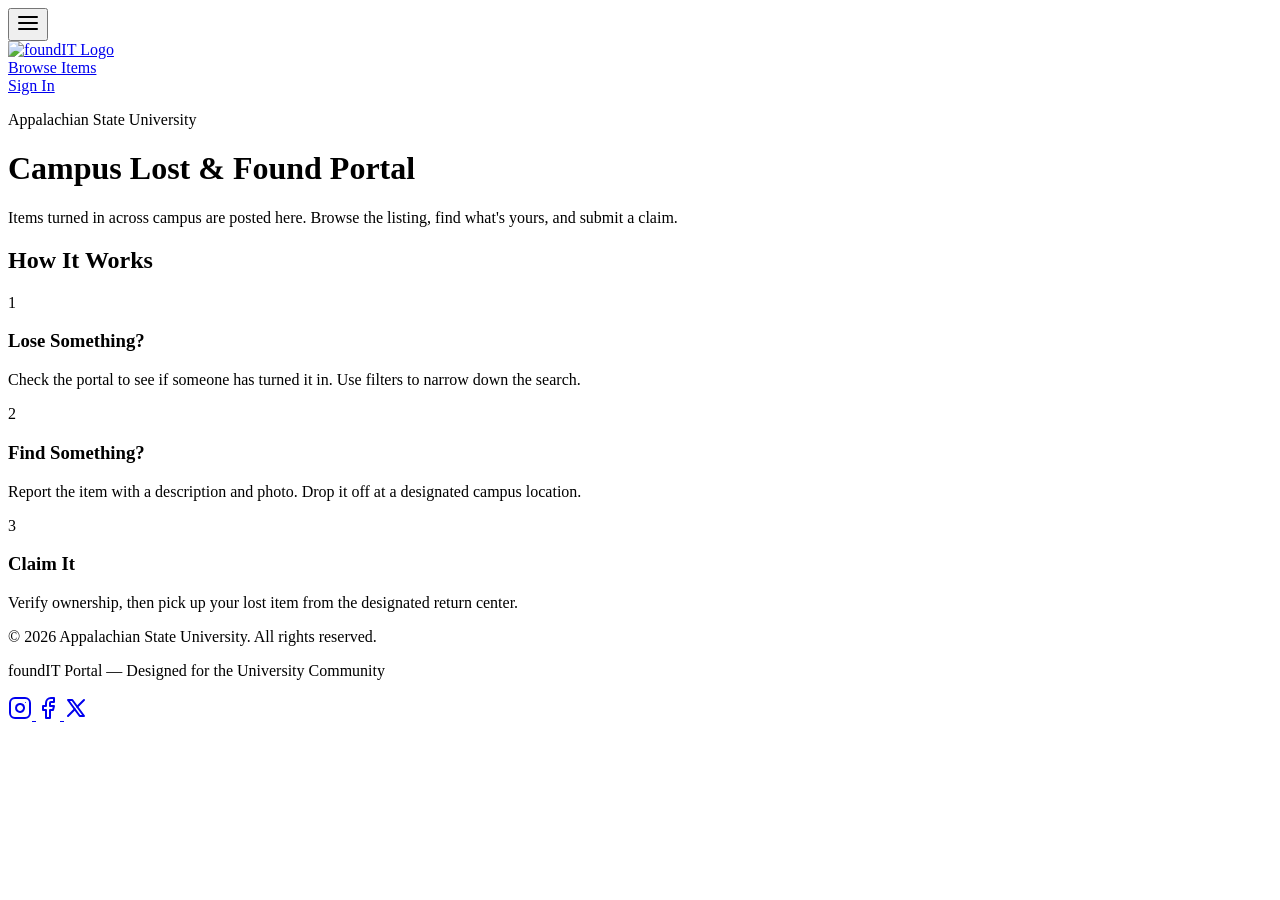
==== src/main/resources/static/index.html @ f0ea0af1 "no changes" ====
<!doctype html>
<html lang="en">
  <head>
    <meta charset="UTF-8" />
    <meta name="viewport" content="width=device-width, initial-scale=1.0" />
    <meta
      name="description"
      content="Campus Lost & Found Portal for Appalachian State University."
    />
    <title>foundIT</title>
    <link rel="preconnect" href="https://fonts.googleapis.com" />
    <link rel="preconnect" href="https://fonts.gstatic.com" crossorigin />
    <link
      href="https://fonts.googleapis.com/css2?family=Inter:wght@400;500;600;700&family=Space+Grotesk:wght@400;500;600;700&display=swap"
      rel="stylesheet"
    />
    <link rel="stylesheet" href="/css/main.css" />
  </head>

  <body>
    <nav class="top-nav">
      <div class="nav-container">
        <button
          type="button"
          id="nav-toggle-btn"
          class="nav-toggle"
          aria-label="Toggle navigation"
        >
          <svg
            xmlns="http://www.w3.org/2000/svg"
            width="24"
            height="24"
            viewBox="0 0 24 24"
            fill="none"
            stroke="currentColor"
            stroke-width="2"
            stroke-linecap="round"
            stroke-linejoin="round"
            aria-hidden="true"
          >
            <line x1="3" y1="6" x2="21" y2="6" />
            <line x1="3" y1="12" x2="21" y2="12" />
            <line x1="3" y1="18" x2="21" y2="18" />
          </svg>
        </button>

        <div class="nav-left">
          <a href="/index.html" class="nav-brand">
            <img
              src="/assets/logo.svg"
              alt="foundIT Logo"
              class="nav-logo"
              width="200"
              height="51"
            />
          </a>
        </div>

        <div class="nav-actions">
          <div class="nav-links">
            <a href="/browse.html" class="nav-link">Browse Items</a>
          </div>
          <a href="/signin.html" class="btn btn-primary">Sign In</a>
        </div>
      </div>
    </nav>

    <main class="hero-section">
      <div class="hero-content">
        <p class="location-tag">Appalachian State University</p>

        <div class="hero-text">
          <h1 class="hero-title">Campus Lost &amp; Found Portal</h1>
          <p class="hero-subtitle">
            Items turned in across campus are posted here. Browse the listing,
            find what's yours, and submit a claim.
          </p>
        </div>
      </div>
    </main>

    <section class="info-section">
      <div class="info-container">
        <h2 class="section-title">How It Works</h2>
        <div class="steps-grid">
          <div class="step-card">
            <div class="step-icon">1</div>
            <h3 class="step-title">Lose Something?</h3>
            <p class="step-desc">
              Check the portal to see if someone has turned it in. Use filters
              to narrow down the search.
            </p>
          </div>
          <div class="step-card">
            <div class="step-icon">2</div>
            <h3 class="step-title">Find Something?</h3>
            <p class="step-desc">
              Report the item with a description and photo. Drop it off at a
              designated campus location.
            </p>
          </div>

          <div class="step-card">
            <div class="step-icon">3</div>
            <h3 class="step-title">Claim It</h3>
            <p class="step-desc">
              Verify ownership, then pick up your lost item from the designated
              return center.
            </p>
          </div>
        </div>
      </div>
    </section>

    <footer class="main-footer">
      <div class="footer-content">
        <p>&copy; 2026 Appalachian State University. All rights reserved.</p>
        <p>foundIT Portal &mdash; Designed for the University Community</p>

        <div class="footer-socials">
          <a
            href="https://www.instagram.com/appstate/"
            target="_blank"
            rel="noopener noreferrer"
            class="social-icon"
            aria-label="App State Instagram"
          >
            <svg
              xmlns="http://www.w3.org/2000/svg"
              width="24"
              height="24"
              viewBox="0 0 24 24"
              fill="none"
              stroke="currentColor"
              stroke-width="2"
              stroke-linecap="round"
              stroke-linejoin="round"
              aria-hidden="true"
            >
              <rect x="2" y="2" width="20" height="20" rx="5" />
              <path d="M16 11.37A4 4 0 1 1 12.63 8 4 4 0 0 1 16 11.37z" />
              <circle
                cx="17.5"
                cy="6.5"
                r="0.5"
                fill="currentColor"
                stroke="none"
              />
            </svg>
          </a>

          <a
            href="https://www.facebook.com/appalachianstateuniversity/"
            target="_blank"
            rel="noopener noreferrer"
            class="social-icon"
            aria-label="App State Facebook"
          >
            <svg
              xmlns="http://www.w3.org/2000/svg"
              width="24"
              height="24"
              viewBox="0 0 24 24"
              fill="none"
              stroke="currentColor"
              stroke-width="2"
              stroke-linecap="round"
              stroke-linejoin="round"
              aria-hidden="true"
            >
              <path
                d="M18 2h-3a5 5 0 0 0-5 5v3H7v4h3v8h4v-8h3l1-4h-4V7a1 1 0 0 1 1-1h3z"
              />
            </svg>
          </a>

          <a
            href="https://twitter.com/appstate"
            target="_blank"
            rel="noopener noreferrer"
            class="social-icon"
            aria-label="App State X (Twitter)"
          >
            <svg
              xmlns="http://www.w3.org/2000/svg"
              width="24"
              height="24"
              viewBox="0 0 24 24"
              fill="none"
              stroke="currentColor"
              stroke-width="2"
              stroke-linecap="round"
              stroke-linejoin="round"
              aria-hidden="true"
            >
              <path d="M4 4l11.733 16h4.267l-11.733-16z" />
              <path d="M4 20l6.768-6.768m2.46-2.46l6.772-6.772" />
            </svg>
          </a>
        </div>
      </div>
    </footer>
    <script src="/js/main.js"></script>
  </body>
</html>
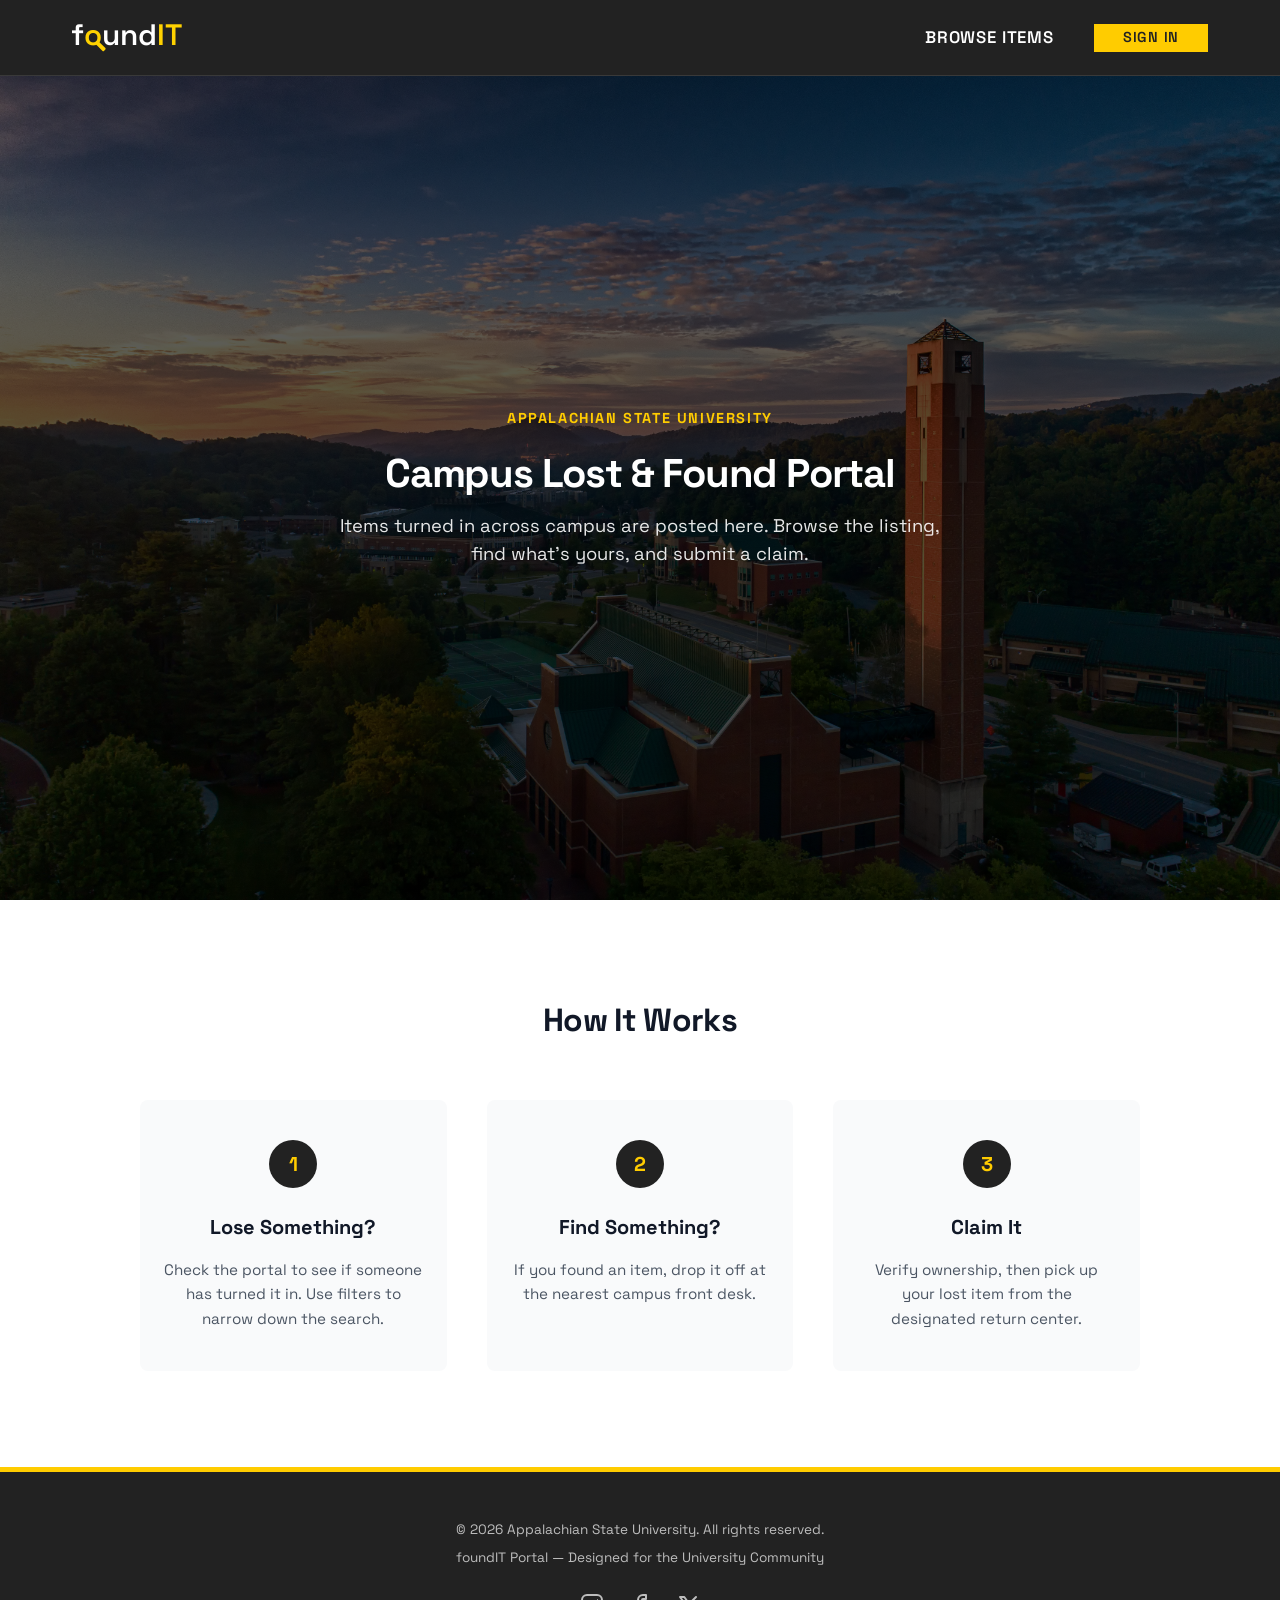
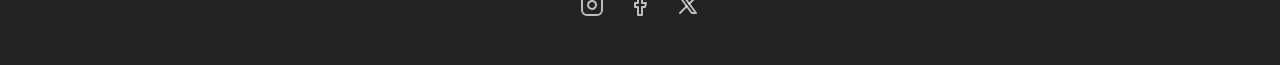
==== commit 75d4453d: "add new nav bar features" ====
--- a/src/main/resources/static/index.html
+++ b/src/main/resources/static/index.html
@@ -14,7 +14,7 @@
       href="https://fonts.googleapis.com/css2?family=Inter:wght@400;500;600;700&family=Space+Grotesk:wght@400;500;600;700&display=swap"
       rel="stylesheet"
     />
-    <link rel="stylesheet" href="/css/main.css" />
+    <link rel="stylesheet" href="css/main.css" />
   </head>
 
   <body>
@@ -45,9 +45,9 @@
         </button>
 
         <div class="nav-left">
-          <a href="/index.html" class="nav-brand">
+          <a href="index.html" class="nav-brand">
             <img
-              src="/assets/logo.svg"
+              src="assets/logo.svg"
               alt="foundIT Logo"
               class="nav-logo"
               width="200"
@@ -58,9 +58,17 @@
 
         <div class="nav-actions">
           <div class="nav-links">
-            <a href="/browse.html" class="nav-link">Browse Items</a>
-          </div>
-          <a href="/signin.html" class="btn btn-primary">Sign In</a>
+            <a href="browse.html" class="nav-link">Browse Items</a>
+            <a href="admin.html" id="nav-staff-link" class="nav-link" hidden>
+              Create Listing
+            </a>
+            <a href="index.html" id="nav-signout-link" class="nav-link" hidden>
+              Sign Out
+            </a>
+          </div>
+          <a href="signin.html" id="nav-auth-link" class="btn btn-primary">
+            Sign In
+          </a>
         </div>
       </div>
     </nav>
@@ -95,8 +103,8 @@
             <div class="step-icon">2</div>
             <h3 class="step-title">Find Something?</h3>
             <p class="step-desc">
-              Report the item with a description and photo. Drop it off at a
-              designated campus location.
+              If you found an item, drop it off at the nearest campus front
+              desk.
             </p>
           </div>
 
@@ -200,6 +208,6 @@
         </div>
       </div>
     </footer>
-    <script src="/js/main.js"></script>
+    <script src="js/main.js"></script>
   </body>
 </html>
--- a/src/main/resources/static/css/main.css
+++ b/src/main/resources/static/css/main.css
@@ -0,0 +1,1050 @@
+:root {
+	--primary-color: #222222;
+	--accent-color: #ffcc00;
+	--text-primary: #111827;
+	--text-secondary: #4b5563;
+	--bg-primary: #f9fafb;
+	--bg-surface: #ffffff;
+	--border-color: #e5e7eb;
+	--nav-height: 76px;
+	--transition-speed: 0.2s;
+}
+
+* {
+	margin: 0;
+	padding: 0;
+	box-sizing: border-box;
+}
+
+body {
+	font-family: 'Space Grotesk', 'Inter', -apple-system, BlinkMacSystemFont, "Segoe UI", Roboto, Helvetica, Arial, sans-serif;
+	background-color: var(--bg-primary);
+	color: var(--text-primary);
+	line-height: 1.5;
+	-webkit-font-smoothing: antialiased;
+	-ms-overflow-style: none;
+	scrollbar-width: none;
+}
+
+body::-webkit-scrollbar {
+	display: none;
+}
+
+a {
+	text-decoration: none;
+	color: inherit;
+}
+
+[hidden] {
+	display: none !important;
+}
+
+.top-nav {
+	position: fixed;
+	top: 0;
+	left: 0;
+	width: 100%;
+	height: var(--nav-height);
+	background-color: var(--primary-color);
+	border-bottom: 1px solid rgba(255, 255, 255, 0.1);
+	z-index: 1000;
+}
+
+.top-nav,
+.top-nav *,
+.top-nav *::before,
+.top-nav *::after {
+	animation: none !important;
+	transition: none !important;
+}
+
+.nav-container {
+	max-width: 1200px;
+	margin: 0 auto;
+	height: 100%;
+	display: flex;
+	justify-content: space-between;
+	align-items: center;
+	padding: 0 2rem;
+}
+
+.nav-left {
+	display: flex;
+	align-items: center;
+	gap: 3rem;
+}
+
+.nav-brand {
+	display: flex;
+	align-items: center;
+}
+
+.nav-logo {
+	height: 28px;
+	width: auto;
+	max-width: 110px;
+	display: block;
+	-webkit-user-drag: none;
+	-khtml-user-drag: none;
+	-moz-user-drag: none;
+	-o-user-drag: none;
+	user-drag: none;
+	user-select: none;
+	-webkit-user-select: none;
+	-moz-user-select: none;
+	-ms-user-select: none;
+}
+
+.nav-links {
+	display: flex;
+	gap: 2.5rem;
+	justify-content: flex-start;
+	align-items: center;
+}
+
+.nav-link {
+	display: inline-flex;
+	align-items: center;
+	justify-content: center;
+	font-weight: 600;
+	font-size: 1.05rem;
+	color: #ffffff;
+	position: relative;
+	height: auto;
+	padding: 0;
+	border: none;
+	background: transparent;
+	box-shadow: none;
+	text-transform: uppercase;
+	letter-spacing: 0.05em;
+	line-height: 1;
+	transition: all var(--transition-speed) ease;
+}
+
+.nav-link:hover {
+	color: var(--accent-color);
+}
+
+.nav-actions {
+	display: flex;
+	justify-content: flex-end;
+	align-items: center;
+	gap: 2.5rem;
+}
+
+.btn {
+	display: inline-flex;
+	align-items: center;
+	justify-content: center;
+	height: 28px;
+	padding: 0 1.75rem;
+	font-family: inherit;
+	font-weight: 600;
+	font-size: 0.9rem;
+	border-radius: 0;
+	cursor: pointer;
+	border: 1px solid var(--accent-color);
+	text-transform: uppercase;
+	letter-spacing: 0.05em;
+	transition: all var(--transition-speed) ease;
+}
+
+.btn-primary {
+	background-color: var(--accent-color);
+	color: var(--primary-color);
+}
+
+.btn-primary:hover {
+	background-color: transparent;
+	color: var(--accent-color);
+}
+
+.nav-user-link {
+	text-transform: none;
+	letter-spacing: 0.02em;
+	white-space: nowrap;
+}
+
+.btn-secondary {
+	background-color: transparent;
+	color: var(--text-primary);
+	border-color: var(--border-color);
+}
+
+.btn-secondary:hover {
+	background-color: var(--text-primary);
+	color: #ffffff;
+	border-color: var(--text-primary);
+}
+
+.hero-section {
+	min-height: 100vh;
+	display: flex;
+	flex-direction: column;
+	align-items: center;
+	justify-content: center;
+	padding-top: var(--nav-height);
+	text-align: center;
+	padding-left: 1.5rem;
+	padding-right: 1.5rem;
+	background: linear-gradient(rgba(0, 0, 0, 0.6), rgba(0, 0, 0, 0.7)), url('../assets/accolades-campus.jpg') no-repeat center center;
+	background-size: cover;
+}
+
+.hero-content {
+	display: flex;
+	flex-direction: column;
+	align-items: center;
+	max-width: 800px;
+	gap: 1.4rem;
+	animation: fadeIn 0.8s ease-out;
+}
+
+.location-tag {
+	display: block;
+	padding: 0;
+	border: 0;
+	background: transparent;
+	box-shadow: none;
+	font-size: 0.9rem;
+	font-weight: 700;
+	color: var(--accent-color);
+	letter-spacing: 0.1rem;
+	text-transform: uppercase;
+	text-align: center;
+}
+
+.icon-location {
+	width: 14px;
+	height: 14px;
+	color: var(--accent-color);
+}
+
+.hero-text {
+	display: flex;
+	flex-direction: column;
+	align-items: center;
+	gap: 1rem;
+}
+
+.hero-title {
+	font-size: 2.5rem;
+	font-weight: 800;
+	letter-spacing: -0.03em;
+	color: #ffffff;
+	line-height: 1.1;
+}
+
+.hero-subtitle {
+	font-size: 1.15rem;
+	color: rgba(255, 255, 255, 0.9);
+	max-width: 600px;
+	font-weight: 400;
+}
+
+@keyframes fadeIn {
+	from {
+		opacity: 0;
+		transform: translateY(20px);
+	}
+
+	to {
+		opacity: 1;
+		transform: translateY(0);
+	}
+}
+
+.nav-toggle {
+	display: none;
+	background: none;
+	border: none;
+	color: #ffffff;
+	cursor: pointer;
+	padding: 0.5rem;
+}
+
+@media (max-width: 768px) {
+	.nav-container {
+		justify-content: center;
+		padding: 0 1.5rem;
+		position: relative;
+	}
+
+	.nav-toggle {
+		display: block;
+		position: absolute;
+		left: 1.5rem;
+	}
+
+	.nav-actions {
+		display: flex;
+		flex-direction: column;
+		position: absolute;
+		top: var(--nav-height);
+		left: 0;
+		width: 100%;
+		background-color: var(--primary-color);
+		max-height: 0;
+		padding-top: 0;
+		padding-bottom: 0;
+		padding-left: 1.5rem;
+		padding-right: 1.5rem;
+		overflow: hidden;
+		transition: all 0.3s ease;
+		gap: 1.5rem;
+		align-items: flex-start;
+		border-bottom: 1px solid transparent;
+	}
+
+	body.nav-open .nav-actions {
+		max-height: 400px;
+		padding-top: 1.5rem;
+		padding-bottom: 1.5rem;
+		border-bottom-color: rgba(255, 255, 255, 0.1);
+	}
+
+	.nav-links {
+		display: flex;
+		flex-direction: column;
+		gap: 1rem;
+		width: 100%;
+		align-items: flex-start;
+	}
+
+	.nav-link {
+		border: none;
+		padding: 0;
+		width: auto;
+		justify-content: flex-start;
+		height: auto;
+	}
+
+	.btn {
+		width: 100%;
+	}
+
+	.hero-title {
+		font-size: 2.5rem;
+	}
+}
+
+.info-section {
+	background-color: #ffffff;
+	padding: 6rem 1.5rem;
+	text-align: center;
+}
+
+.info-container {
+	max-width: 1000px;
+	margin: 0 auto;
+}
+
+.section-title {
+	font-size: 2rem;
+	font-weight: 800;
+	color: var(--text-primary);
+	margin-bottom: 3.5rem;
+	letter-spacing: -0.02em;
+}
+
+.steps-grid {
+	display: grid;
+	grid-template-columns: repeat(auto-fit, minmax(280px, 1fr));
+	gap: 2.5rem;
+}
+
+.step-card {
+	padding: 2.5rem 1.5rem;
+	background-color: var(--bg-primary);
+	border-radius: 8px;
+}
+
+.step-icon {
+	width: 48px;
+	height: 48px;
+	margin: 0 auto 1.5rem;
+	background-color: var(--primary-color);
+	color: var(--accent-color);
+	border-radius: 50%;
+	display: flex;
+	align-items: center;
+	justify-content: center;
+	font-size: 1.25rem;
+	font-weight: 700;
+}
+
+.step-title {
+	font-size: 1.25rem;
+	font-weight: 700;
+	margin-bottom: 1rem;
+	color: var(--text-primary);
+}
+
+.step-desc {
+	color: var(--text-secondary);
+	font-size: 0.95rem;
+	line-height: 1.6;
+}
+
+.main-footer {
+	background-color: var(--primary-color);
+	color: #ffffff;
+	padding: 3rem 1.5rem;
+	text-align: center;
+	border-top: 5px solid var(--accent-color);
+}
+
+.footer-content {
+	max-width: 1200px;
+	margin: 0 auto;
+	font-size: 0.85rem;
+	color: rgba(255, 255, 255, 0.7);
+	display: flex;
+	flex-direction: column;
+	gap: 0.5rem;
+}
+
+.footer-socials {
+	display: flex;
+	justify-content: center;
+	gap: 1.5rem;
+	margin-top: 1rem;
+}
+
+.social-icon {
+	color: rgba(255, 255, 255, 0.7);
+	display: flex;
+	align-items: center;
+	justify-content: center;
+	transition: color var(--transition-speed) ease, transform var(--transition-speed) ease;
+}
+
+.social-icon:hover {
+	color: var(--accent-color);
+	transform: translateY(-2px);
+}
+
+
+.browse-page {
+	min-height: 100vh;
+	padding: calc(var(--nav-height) + 2.5rem) 1.5rem 4rem;
+	background: linear-gradient(180deg, #eef2f7 0%, #f7f9fc 24%, #ffffff 100%);
+}
+
+.browse-shell {
+	max-width: 1200px;
+	margin: 0 auto;
+	display: grid;
+	grid-template-columns: minmax(270px, 320px) minmax(0, 1fr);
+	gap: 2rem;
+	align-items: start;
+}
+
+.filter-panel,
+.browse-results {
+	background-color: var(--bg-surface);
+	border: 1px solid var(--border-color);
+	border-radius: 0;
+	box-shadow: 0 18px 50px rgba(15, 23, 42, 0.08);
+}
+
+.filter-panel {
+	padding: 1.75rem;
+}
+
+.filter-panel-header {
+	display: flex;
+	flex-direction: column;
+	gap: 0.75rem;
+	margin-bottom: 1.75rem;
+}
+
+.section-eyebrow {
+	font-size: 0.75rem;
+	font-weight: 700;
+	letter-spacing: 0.14rem;
+	text-transform: uppercase;
+	color: #b58900;
+}
+
+.filter-panel h1,
+.browse-results h2 {
+	font-size: clamp(1.75rem, 2vw, 2.2rem);
+	line-height: 1.1;
+	letter-spacing: -0.03em;
+}
+
+.filter-panel p,
+.browse-results-header p {
+	color: var(--text-secondary);
+	font-size: 0.98rem;
+	line-height: 1.6;
+}
+
+.filter-form {
+	display: flex;
+	flex-direction: column;
+	gap: 1.25rem;
+}
+
+.filter-group {
+	display: flex;
+	flex-direction: column;
+	gap: 0.6rem;
+}
+
+.filter-label {
+	font-size: 0.76rem;
+	font-weight: 700;
+	letter-spacing: 0.1rem;
+	text-transform: uppercase;
+	color: var(--text-secondary);
+}
+
+.filter-input,
+.filter-select {
+	width: 100%;
+	border: 1px solid var(--border-color);
+	border-radius: 14px;
+	padding: 0.9rem 1rem;
+	font: inherit;
+	color: var(--text-primary);
+	background-color: #ffffff;
+}
+
+.filter-input:focus,
+.filter-select:focus {
+	outline: none;
+	border-color: var(--accent-color);
+	box-shadow: 0 0 0 3px rgba(255, 204, 0, 0.2);
+}
+
+.filter-actions {
+	display: flex;
+	flex-wrap: wrap;
+	gap: 0.75rem;
+}
+
+.filter-actions .btn {
+	flex: 1 1 140px;
+}
+
+.browse-results {
+	padding: 1.75rem;
+	display: flex;
+	flex-direction: column;
+	gap: 1.5rem;
+}
+
+.browse-results-header {
+	display: flex;
+	justify-content: space-between;
+	align-items: flex-start;
+	gap: 1.5rem;
+	padding-bottom: 1.5rem;
+	border-bottom: 1px solid var(--border-color);
+}
+
+.browse-results-header>div:first-child {
+	display: flex;
+	flex-direction: column;
+	gap: 0.7rem;
+}
+
+.item-grid {
+	display: grid;
+	grid-template-columns: repeat(auto-fit, minmax(260px, 1fr));
+	gap: 1.25rem;
+}
+
+.item-card {
+	display: flex;
+	flex-direction: column;
+	gap: 1rem;
+	padding: 1.5rem;
+	border-radius: 22px;
+	border: 1px solid var(--border-color);
+	background: linear-gradient(180deg, #ffffff 0%, #f9fafb 100%);
+}
+
+.item-media {
+	overflow: hidden;
+	border-radius: 16px;
+	border: 1px solid rgba(229, 231, 235, 0.85);
+	background-color: #f8fafc;
+	aspect-ratio: 4 / 3;
+}
+
+.item-image {
+	display: block;
+	width: 100%;
+	height: 100%;
+	object-fit: cover;
+}
+
+.item-tag {
+	display: inline-flex;
+	align-items: center;
+	justify-content: center;
+	border-radius: 999px;
+	font-weight: 600;
+}
+
+.item-title {
+  display: inline-block;
+  font-size: 1.25rem;
+  line-height: 1.2;
+  letter-spacing: -0.02em;
+  max-width: 18ch;
+}
+
+.item-description {
+	display: grid;
+	gap: 0.7rem;
+}
+
+.item-meta {
+	display: grid;
+	gap: 0.7rem;
+}
+
+.item-meta-row {
+	display: flex;
+	align-items: flex-start;
+	justify-content: space-between;
+	gap: 1rem;
+	padding-top: 0.7rem;
+	border-top: 1px solid rgba(229, 231, 235, 0.85);
+}
+
+.meta-label {
+	font-size: 0.76rem;
+	font-weight: 700;
+	letter-spacing: 0.08em;
+	text-transform: uppercase;
+	color: var(--text-secondary);
+}
+
+.meta-value {
+	text-align: right;
+	font-size: 0.92rem;
+	font-weight: 600;
+	color: var(--text-primary);
+}
+
+.item-tags {
+	display: flex;
+	flex-wrap: wrap;
+	gap: 0.55rem;
+}
+
+.item-tag {
+	padding: 0.35rem 0.7rem;
+	border: 1px solid var(--border-color);
+	background-color: #ffffff;
+	font-size: 0.78rem;
+	color: var(--text-secondary);
+}
+
+.item-actions {
+	display: flex;
+	flex-wrap: wrap;
+	gap: 0.75rem;
+	margin-top: auto;
+}
+
+.item-actions .btn {
+	flex: 1 1 180px;
+}
+
+.browse-toolbar {
+	max-width: 320px;
+	text-align: right;
+	font-weight: 600;
+	align-self: center;
+}
+
+.empty-state {
+	padding: 1.5rem;
+	border: 1px dashed #cbd5e1;
+	border-radius: 18px;
+	background-color: #f8fafc;
+	color: var(--text-secondary);
+	font-size: 0.98rem;
+	line-height: 1.6;
+}
+
+.item-grid > .empty-state {
+	grid-column: 1 / -1;
+}
+
+.status-banner {
+	padding: 1rem 1.1rem;
+	border: 1px solid var(--border-color);
+	border-radius: 16px;
+	font-size: 0.96rem;
+	line-height: 1.55;
+}
+
+.status-banner.is-success {
+	background-color: #effcf2;
+	border-color: #98e2aa;
+	color: #136c2e;
+}
+
+.status-banner.is-error {
+	background-color: #fff1f2;
+	border-color: #fecdd3;
+	color: #be123c;
+}
+
+.filter-textarea {
+	resize: vertical;
+	min-height: 140px;
+}
+
+.report-page {
+	min-height: 100vh;
+	padding: calc(var(--nav-height) + 2.5rem) 1.5rem 4rem;
+	background: linear-gradient(180deg, #f4f7fb 0%, #ffffff 100%);
+}
+
+.report-shell {
+	max-width: 1200px;
+	margin: 0 auto;
+	display: grid;
+	grid-template-columns: minmax(280px, 360px) minmax(0, 1fr);
+	gap: 2rem;
+}
+
+.report-summary,
+.report-card {
+  background-color: var(--bg-surface);
+  border: 1px solid var(--border-color);
+  box-shadow: 0 18px 50px rgba(15, 23, 42, 0.08);
+}
+
+
+.admin-page {
+    min-height: 100vh;
+    padding: calc(var(--nav-height) + 2rem) 1.5rem 4rem;
+    background-color: #f8fafc;
+}
+
+.admin-simple-shell {
+    max-width: 760px;
+    margin: 0 auto;
+    display: grid;
+    gap: 1.5rem;
+}
+
+.admin-simple-header,
+.admin-simple-card {
+    background-color: var(--bg-surface);
+    border: 1px solid var(--border-color);
+    padding: 1.5rem;
+}
+
+.admin-simple-header {
+    display: grid;
+    gap: 0.75rem;
+}
+
+.admin-simple-title {
+    font-size: clamp(2rem, 4vw, 2.7rem);
+    line-height: 1.1;
+    letter-spacing: -0.04em;
+}
+
+.admin-simple-copy,
+.admin-simple-listing p,
+.admin-simple-list {
+    color: var(--text-secondary);
+    line-height: 1.6;
+}
+
+.admin-simple-section-title {
+    font-size: 1.35rem;
+    line-height: 1.1;
+    margin-bottom: 1rem;
+}
+
+.admin-simple-form {
+    display: grid;
+    gap: 1rem;
+}
+
+.admin-simple-listing {
+	    display: grid;
+	    gap: 0.9rem;
+	    padding-top: 1rem;
+	    margin-top: 1rem;
+    border-top: 1px solid var(--border-color);
+}
+
+.admin-simple-listing:first-of-type {
+    padding-top: 0;
+    margin-top: 0;
+    border-top: 0;
+}
+
+.admin-simple-listing h3 {
+	    font-size: 1.05rem;
+	    line-height: 1.2;
+}
+
+.admin-simple-meta {
+	    display: grid;
+	    gap: 0.45rem;
+}
+
+.admin-simple-actions {
+	    display: flex;
+	    flex-wrap: wrap;
+	    gap: 0.75rem;
+}
+
+.claim-summary {
+	    padding: 0.9rem 1rem;
+	    border: 1px solid #dbeafe;
+	    background-color: #f8fbff;
+	    color: var(--text-primary);
+}
+
+.claim-summary strong {
+	    font-weight: 700;
+}
+
+.claim-modal {
+	    position: fixed;
+	    inset: 0;
+	    z-index: 1100;
+	    display: grid;
+	    place-items: center;
+	    padding: 1.5rem;
+}
+
+.claim-modal-backdrop {
+	    position: absolute;
+	    inset: 0;
+	    background-color: rgba(15, 23, 42, 0.65);
+}
+
+.claim-modal-card {
+	    position: relative;
+	    width: min(760px, 100%);
+	    max-height: min(90vh, 900px);
+	    overflow: auto;
+	    padding: 1.5rem;
+	    background-color: var(--bg-surface);
+	    border: 1px solid var(--border-color);
+	    box-shadow: 0 18px 50px rgba(15, 23, 42, 0.2);
+}
+
+.claim-modal-header {
+	    display: flex;
+	    align-items: flex-start;
+	    justify-content: space-between;
+	    gap: 1rem;
+	    margin-bottom: 1.25rem;
+}
+
+.claim-modal-copy {
+	    display: grid;
+	    gap: 0.55rem;
+}
+
+.claim-close {
+	    min-height: 42px;
+}
+
+.claim-form {
+	    gap: 1.1rem;
+}
+
+.claim-form-grid {
+	    display: grid;
+	    grid-template-columns: repeat(2, minmax(0, 1fr));
+	    gap: 1rem;
+}
+
+.claim-conditional-group {
+	    display: grid;
+	    gap: 0.75rem;
+}
+
+.claim-guest-panel {
+	    padding: 1rem;
+	    border: 1px solid #fed7aa;
+	    background-color: #fff7ed;
+}
+
+.claim-guest-note,
+.claim-helper {
+	    color: var(--text-secondary);
+	    line-height: 1.55;
+}
+
+.claim-checkbox {
+	    display: flex;
+	    align-items: flex-start;
+	    gap: 0.75rem;
+	    font-size: 0.95rem;
+	    color: var(--text-primary);
+}
+
+.claim-checkbox input {
+	    margin-top: 0.2rem;
+}
+
+.admin-simple-actions .btn,
+.admin-simple-form .btn {
+    min-height: 42px;
+}
+
+.admin-simple-list {
+    padding-left: 1.1rem;
+    display: grid;
+    gap: 0.6rem;
+}
+
+.auth-page {
+	min-height: 100vh;
+	padding: calc(var(--nav-height) + 2.5rem) 1.5rem 4rem;
+	display: flex;
+	align-items: center;
+	background-color: var(--bg-primary);
+}
+
+.auth-shell {
+	width: 100%;
+	max-width: 460px;
+	margin: 0 auto;
+	display: block;
+}
+
+.auth-card-copy,
+.auth-footnote {
+	color: var(--text-secondary);
+	line-height: 1.65;
+}
+
+.auth-card {
+	display: grid;
+	align-content: start;
+	gap: 1.1rem;
+	padding: 2.1rem;
+	background-color: var(--bg-surface);
+	border: 1px solid var(--border-color);
+	box-shadow: 0 18px 50px rgba(15, 23, 42, 0.08);
+}
+
+.auth-card-title {
+	font-size: 1.9rem;
+	line-height: 1.05;
+	letter-spacing: -0.03em;
+}
+
+.staff-signin-form {
+	display: grid;
+	gap: 1rem;
+}
+
+.auth-field {
+	display: grid;
+	gap: 0.6rem;
+}
+
+.auth-submit {
+	width: 100%;
+	min-height: 48px;
+}
+
+@media (max-width: 960px) {
+    .browse-shell {
+        grid-template-columns: 1fr;
+    }
+
+    .browse-results-header {
+        flex-direction: column;
+        align-items: stretch;
+    }
+
+    .browse-toolbar {
+        max-width: none;
+    }
+
+    .auth-shell {
+        max-width: 460px;
+    }
+}
+
+@media (max-width: 640px) {
+    .browse-page {
+        padding: calc(var(--nav-height) + 1.5rem) 1rem 2.5rem;
+    }
+
+    .filter-panel,
+    .browse-results {
+        padding: 1.25rem;
+    }
+
+    .item-grid {
+        grid-template-columns: 1fr;
+    }
+
+    .item-card {
+        padding: 1.2rem;
+    }
+
+    .item-title {
+        max-width: 100%;
+        font-size: 1.1rem;
+    }
+
+    .item-meta-row {
+        flex-direction: column;
+        gap: 0.4rem;
+    }
+
+    .meta-value {
+        text-align: left;
+    }
+
+    .item-actions {
+        flex-direction: column;
+    }
+
+    .item-actions .btn {
+        flex: 1 1 100%;
+    }
+
+    .admin-page {
+        padding: calc(var(--nav-height) + 1.5rem) 1rem 2.5rem;
+    }
+
+	    .admin-simple-header,
+	    .admin-simple-card {
+	        padding: 1.25rem;
+	    }
+
+	    .claim-modal {
+	        padding: 1rem;
+	    }
+
+	    .claim-modal-card {
+	        padding: 1.25rem;
+	    }
+
+	    .claim-modal-header,
+	    .claim-form-grid {
+	        grid-template-columns: 1fr;
+	        flex-direction: column;
+	    }
+
+	    .admin-simple-actions .btn,
+	    .admin-simple-form .btn,
+	    .claim-close {
+	        width: 100%;
+	    }
+	}
